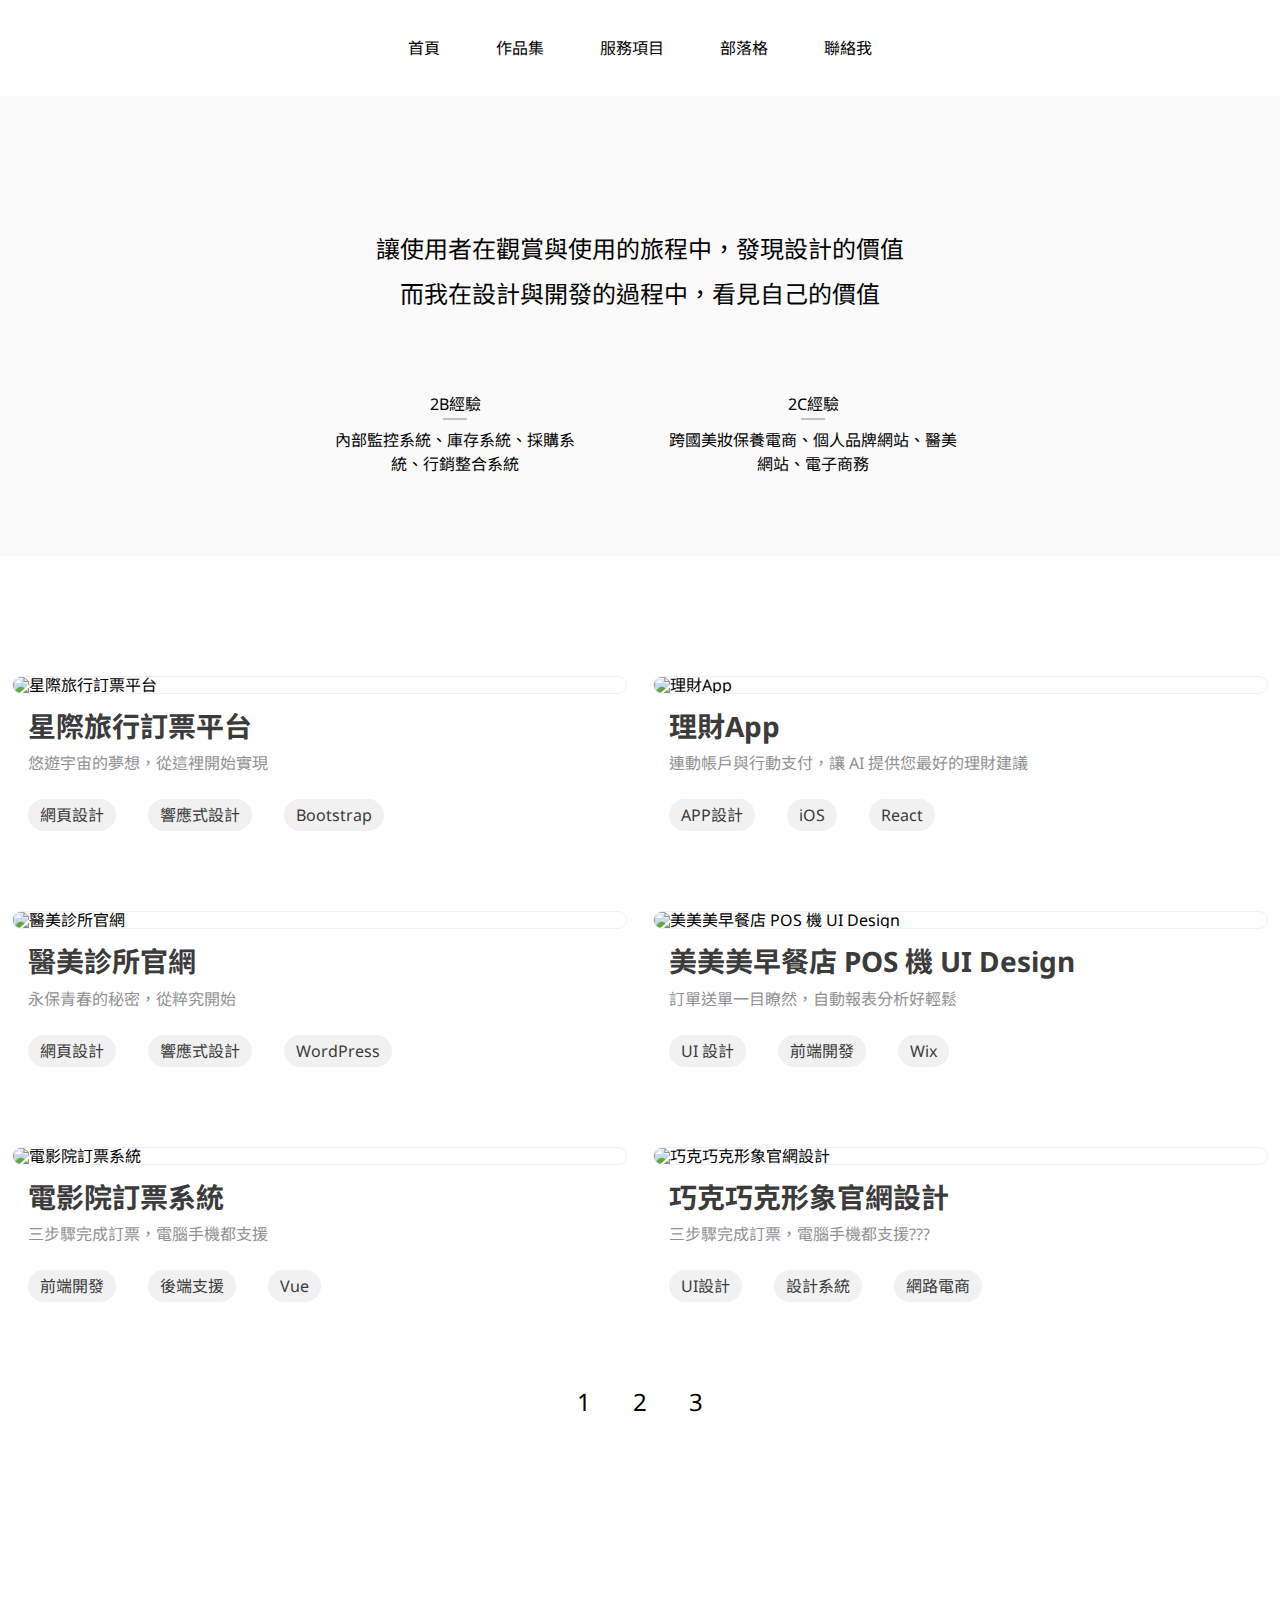
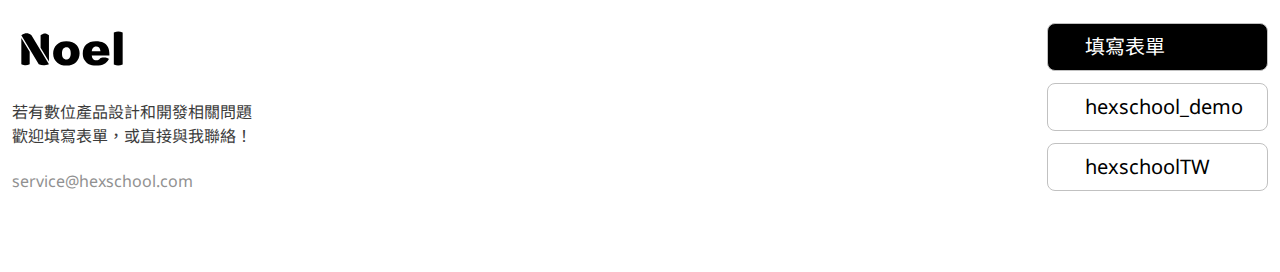
==== 作品集/index.html @ 8b19fdf0 "按項目分類頁面至不同資料夾，但尚未分類完成" ====
<!DOCTYPE html>
<html lang="en">
<head>
    <meta charset="UTF-8">
    <meta name="viewport" content="width=device-width, initial-scale=1.0">
    <title>切版任務作業一 - 個人品牌網站 - 開發經驗卡片設計</title>
    <link rel="stylesheet" href="https://fonts.googleapis.com/css2?family=Material+Symbols+Outlined" />
    <link rel="stylesheet" href="css/all.css">
</head>
<body>
    <nav class="nav">
        <h1><a href="#" class="nav-logo">
            <img src="../img/logo.svg" alt="">
        </a></h1>
        <span class="material-symbols-outlined menu-btn">
            menu
        </span>
        <span class="material-symbols-outlined close-btn">
            close
        </span>
        <ul class="menu">
            <li class="item"><a href="#">首頁</a></li>
            <li class="item"><a href="#">作品集</a></li>
            <li class="item"><a href="#">服務項目</a></li>
            <li class="item"><a href="#">部落格</a></li>
            <li class="item"><a href="#">聯絡我</a></li>
        </ul>
    </nav>
    <section class="banner">
        <div class="slogan-block">
            <img class="quote-l" src="../img/quote-left.png" alt="">
            <p>讓使用者在觀賞與使用的旅程中，<span>發現設計的價值<img class="underline" src="../img/orange-underline.svg" alt=""></span>
            </p>
            <p>而我在設計與開發的過程中，<span>看見自己的價值<img class="underline" src="../img/orange-underline.svg" alt=""></span>
            </p>
            <img class="quote-r" src="../img/quote-right.png" alt="">
        </div>
        <ul class="exp-block">
            <li class="exp">
                <p class="exp-title">2B經驗</p>
                <p class="exp-text">內部監控系統、庫存系統、採購系統、行銷整合系統</p>
            </li>
            <li class="exp">
                <p class="exp-title">2C經驗</p>
                <p class="exp-text">跨國美妝保養電商、個人品牌網站、醫美網站、電子商務</p>
            </li>
        </ul>
    </section>
    <section class="container">
        <ul class="card-list">
            <li class="card">
                <a href="#">
                    <img src="../img/work-image1.png" alt="星際旅行訂票平台">
                    <section class="text-box">
                        <div class="title-text">
                            <h2 class="title">星際旅行訂票平台</h2>
                            <p class="describe">悠遊宇宙的夢想，從這裡開始實現</p>
                        </div>
                        <ul class="tags">
                            <li class="tag">網頁設計</li>
                            <li class="tag">響應式設計</li>
                            <li class="tag">Bootstrap</li>
                        </ul>
                    </section>
                </a>
            </li>
            <li class="card">
                <a href="#">
                    <img src="../img/work-image2.png" alt="理財App">
                    <section class="text-box">
                        <div class="title-text">
                            <h2 class="title">理財App</h2>
                            <p class="describe" title="連動帳戶與行動支付，讓 AI 提供您最好的理財建議">連動帳戶與行動支付，讓 AI 提供您最好的理財建議</p>
                        </div>
                        <ul class="tags">
                            <li class="tag">APP設計</li>
                            <li class="tag">iOS</li>
                            <li class="tag">React</li>
                        </ul>
                    </section>
                </a>
            </li>
            <li class="card">
                <a href="#">
                    <img src="../img/work-image3.png" alt="醫美診所官網">
                    <section class="text-box">
                        <div class="title-text">
                            <h2 class="title">醫美診所官網</h2>
                            <p class="describe">永保青春的秘密，從粹究開始</p>
                        </div>
                        <ul class="tags">
                            <li class="tag">網頁設計</li>
                            <li class="tag">響應式設計</li>
                            <li class="tag">WordPress</li>
                        </ul>
                    </section>
                </a>
            </li>
            <li class="card">
                <a href="#">
                    <img src="../img/work-image4.png" alt="美美美早餐店 POS 機 UI Design">
                    <section class="text-box">
                        <div class="title-text">
                            <h2 class="title" title="美美美早餐店 POS 機 UI Design">美美美早餐店 POS 機 UI Design</h2>
                            <p class="describe">訂單送單一目瞭然，自動報表分析好輕鬆</p>
                        </div>
                        <ul class="tags">
                            <li class="tag">UI 設計</li>
                            <li class="tag">前端開發</li>
                            <li class="tag">Wix</li>
                        </ul>
                    </section>
                </a>
            </li>
            <li class="card">
                <a href="#">
                    <img src="../img/work-image5.png" alt="電影院訂票系統">
                    <section class="text-box">
                        <div class="title-text">
                            <h2 class="title">電影院訂票系統</h2>
                            <p class="describe">三步驟完成訂票，電腦手機都支援</p>
                        </div>
                        <ul class="tags">
                            <li class="tag">前端開發</li>
                            <li class="tag">後端支援</li>
                            <li class="tag">Vue</li>
                        </ul>
                    </section>
                </a>
            </li>
            <li class="card">
                <a href="#">
                    <img src="img\work-image6.png" alt="巧克巧克形象官網設計">
                    <section class="text-box">
                        <div class="title-text">
                            <h2 class="title">巧克巧克形象官網設計</h2>
                            <p class="describe">三步驟完成訂票，電腦手機都支援???</p>
                        </div>
                        <ul class="tags">
                            <li class="tag">UI設計</li>
                            <li class="tag">設計系統</li>
                            <li class="tag">網路電商</li>
                        </ul>
                    </section>
                </a>
            </li>
        </ul>
        <ul class="pages">
            <li><a href="#" class="page">1</a></li>
            <li><a href="#" class="page">2</a></li>
            <li><a href="#" class="page">3</a></li>
        </ul>
    </section>
    <section class="footer">
        <div class="footer-container">
            <div class="contact">
                <svg class="contact-logo" width="120" height="54" viewBox="0 0 120 54" fill="none" xmlns="http://www.w3.org/2000/svg">
                    <path d="M101.822 10.4393C105.276 9.17854 107.214 9.06367 110.667 10.4393V42.6152C107.211 43.7192 105.277 43.7987 101.822 42.6152V10.4393Z" fill="black"/>
                    <path d="M97.409 33.5874H79.7204C79.8794 35.0213 80.2623 36.0895 80.8693 36.7918C81.7219 37.8014 82.8347 38.3062 84.2076 38.3062C85.0747 38.3062 85.8984 38.0868 86.6788 37.6478C87.1557 37.3698 87.6687 36.8796 88.2179 36.1773C89.2511 34.8558 96.6503 35.1969 96.9104 36.9893C95.5808 39.3305 93.9767 41.0132 92.0981 42.0374C90.2194 43.047 87.5242 43.5518 84.0125 43.5518C80.9632 43.5518 78.5643 43.1202 76.8157 42.2569C75.0671 41.379 73.6147 39.9962 72.4586 38.1087C71.3169 36.2065 70.7461 33.9751 70.7461 31.4145C70.7461 27.7712 71.895 24.8228 74.1928 22.5695C76.505 20.3161 79.6915 19.1895 83.7524 19.1895C87.0473 19.1895 89.6485 19.6943 91.5561 20.7039C93.4637 21.7135 94.9161 23.1767 95.9132 25.0935C96.9104 27.0103 97.409 29.5051 97.409 32.5778V33.5874ZM88.4346 29.3075C88.2612 27.5809 87.7988 26.3445 87.0473 25.5983C86.3103 24.8521 85.3348 24.4789 84.1209 24.4789C82.7191 24.4789 81.5991 25.0423 80.7609 26.1689C80.2262 26.8713 79.8866 27.9175 79.7421 29.3075H88.4346Z" fill="black"/>
                    <path d="M41.1504 31.4365C41.1504 27.8809 42.3354 24.9545 44.7054 22.6573C47.0755 20.3454 50.2765 19.1895 54.3084 19.1895C58.9184 19.1895 62.4012 20.5429 64.7568 23.2498C66.6499 25.43 67.5965 28.115 67.5965 31.3048C67.5965 34.8896 66.4187 37.8307 64.0631 40.1279C61.722 42.4105 58.4776 43.5518 54.3301 43.5518C50.6305 43.5518 47.6391 42.6007 45.3558 40.6986C42.5522 38.3428 41.1504 35.2554 41.1504 31.4365ZM49.9947 31.4145C49.9947 33.4923 50.4065 35.0287 51.2303 36.0236C52.0684 37.0186 53.1162 37.5161 54.3734 37.5161C55.6452 37.5161 56.6857 37.0259 57.4949 36.0456C58.3187 35.0652 58.7305 33.4923 58.7305 31.3267C58.7305 29.3075 58.3187 27.8077 57.4949 26.8274C56.6712 25.8324 55.6524 25.3349 54.4385 25.3349C53.1523 25.3349 52.0901 25.8397 51.2519 26.8493C50.4137 27.8443 49.9947 29.366 49.9947 31.4145Z" fill="black"/>
                    <path d="M36.9506 42.3395C32.6274 43.5781 30.2309 43.6662 26.7624 42.3395L9.33398 13.2143C13.45 10.8183 15.6851 10.5705 19.4572 13.2143L36.9506 42.3395ZM9.33398 42.3395V15.9798L17.6797 29.829V42.3395C14.7435 43.5637 12.9595 43.7212 9.33398 42.3395ZM36.9506 13.2143V39.574L28.6049 25.6589V13.2143C32.0408 11.0733 33.8637 11.0398 36.9506 13.2143Z" fill="black"/>
                </svg>
                <p class="contact-text">若有數位產品設計和開發相關問題<br>
                    歡迎填寫表單，或直接與我聯絡！</p>
                <p class="contact-email">service@hexschool.com</p>
            </div>
            <ul class="social">
                <li>
                    <a href="#" class="social-item from">
                        <img src="../img/form.svg" alt="">
                        <p class="social-text">填寫表單</p>
                    </a>
                </li>
                <li>
                    <a href="#" class="social-item">
                        <img src="../img/IG.svg" alt="">
                        <p class="social-text">hexschool_demo</p>
                    </a>
                </li>
                <li>
                    <a href="#" class="social-item">
                        <img src="../img/FB.svg" alt="">
                        <p class="social-text">hexschoolTW</p>
                    </a>
                </li>
            </ul>
        </div>
    </section>
    <script type="text/javascript" src="script/index.js"></script>
</body>
</html>
---- 作品集/css/all.css ----
@import url("https://fonts.googleapis.com/css2?family=Noto+Sans+TC:wght@100..900&family=Noto+Sans:ital,wght@0,100..900;1,100..900&display=swap");
/* http://meyerweb.com/eric/tools/css/reset/ 
 * * v2.0 | 20110126
 * * License: none (public domain) */
html, body, div, span, applet, object, iframe, h1, h2, h3, h4, h5, h6, p, blockquote, pre, a, abbr, acronym, address, big, cite, code, del, dfn, em, img, ins, kbd, q, s, samp, small, strike, strong, sub, sup, tt, var, b, u, i, center, button, dl, dt, dd, ol, ul, li, fieldset, form, label, legend, table, caption, tbody, tfoot, thead, tr, th, td, article, aside, canvas, details, embed, figure, figcaption, footer, header, hgroup, menu, nav, output, ruby, section, summary, time, mark, audio, video {
  margin: 0;
  padding: 0;
  border: 0;
  font-size: 100%;
  /* font: inherit; */
  font-family: "Noto Sans", "Noto Sans TC", sans-serif;
  color: #000;
  vertical-align: baseline;
  text-decoration: none;
  box-sizing: border-box;
}

/* HTML5 display-role reset for older browsers */
article, aside, details, figcaption, figure, footer, header, hgroup, menu, nav, section {
  display: block;
}

body {
  line-height: 1;
}

ol, ul {
  list-style: none;
}

blockquote, q {
  quotes: none;
}

blockquote:before, blockquote:after {
  content: "";
  content: none;
}

q:before, q:after {
  content: "";
  content: none;
}

table {
  border-collapse: collapse;
  border-spacing: 0;
}

img {
  display: block;
  max-width: 100%;
}

html {
  max-width: 1920px;
  margin: 0 auto;
}

body {
  padding-top: 96px;
}
@media (max-width: 540px) {
  body {
    padding-top: 40px;
  }
}

.nav {
  width: 1300px;
  margin: 0 auto;
  display: flex;
  justify-content: center;
  position: fixed;
  top: 0;
  left: 0;
  right: 0;
  padding: 32px 12px;
  background-color: #fff;
  z-index: 10;
}
@media (max-width: 1300px) {
  .nav {
    width: 100%;
  }
}
@media (max-width: 767px) {
  .nav {
    flex-direction: column;
  }
}
@media (max-width: 540px) {
  .nav {
    padding: 0 12px;
    justify-content: space-between;
    align-items: flex-end;
  }
}
.nav-logo {
  align-self: center;
  position: absolute;
  left: 12px;
  top: 35px;
  bottom: 35.74px;
}
@media (max-width: 540px) {
  .nav-logo {
    top: 0;
    bottom: auto;
  }
}

.material-symbols-outlined {
  font-size: 40px;
}

.menu-btn {
  display: none;
}
@media (max-width: 540px) {
  .menu-btn {
    display: block;
  }
  .menu-btn:hover {
    color: #919191;
  }
  .menu-btn:active {
    background-color: rgba(0, 0, 0, 0.4);
    color: #fff;
  }
}

.close-btn {
  display: none;
}
@media (max-width: 540px) {
  .close-btn {
    background-color: #000;
    color: #fff;
  }
  .close-btn:hover {
    background-color: rgba(145, 145, 145, 0.2);
    color: #000;
  }
  .close-btn:active {
    background-color: #919191;
  }
}

.menu {
  display: flex;
}
@media (max-width: 767px) {
  .menu {
    align-self: flex-end;
  }
}
@media (max-width: 540px) {
  .menu {
    display: none;
    width: 70%;
    padding: 10px;
    background-color: rgba(0, 0, 0, 0.8156862745);
    border-radius: 5px;
    border-top-right-radius: 0;
    position: absolute;
    top: 40px;
    z-index: 2;
  }
}

.item {
  margin: 0 20px;
  position: relative;
}
@media (max-width: 767px) {
  .item {
    margin: 0 10px;
  }
}
.item a {
  display: block;
  padding: 4px 8px;
  line-height: 1.5;
  position: relative;
}
@media (max-width: 540px) {
  .item a {
    -moz-text-align-last: center;
         text-align-last: center;
    padding: 10px;
    color: #fff;
  }
}
.item a:hover:before {
  display: block;
  position: absolute;
  content: "";
  width: 8px;
  height: 8px;
  border-top: 1px solid #919191;
  border-right: 1px solid #919191;
  top: 0;
  right: 0;
}
.item a:hover:after {
  display: block;
  position: absolute;
  content: "";
  width: 8px;
  height: 8px;
  border-bottom: 1px solid #919191;
  border-right: 1px solid #919191;
  bottom: 0;
  right: 0;
}
.item:hover:before {
  display: block;
  position: absolute;
  content: "";
  width: 8px;
  height: 8px;
  border-top: 1px solid #919191;
  border-left: 1px solid #919191;
  top: 0;
  left: 0;
}
.item:hover:after {
  display: block;
  position: absolute;
  content: "";
  width: 8px;
  height: 8px;
  border-bottom: 1px solid #919191;
  border-left: 1px solid #919191;
  bottom: 0;
  left: 0;
}

.banner {
  padding: 80px 0;
  background-color: #fafafa;
}
@media (max-width: 375px) {
  .banner {
    padding-top: 0;
  }
}

.slogan-block {
  max-width: 670px;
  margin: 0 auto;
  position: relative;
  padding: 59px 0;
  display: flex;
  flex-direction: column;
  justify-content: space-between;
}
@media (max-width: 375px) {
  .slogan-block {
    max-width: 300px;
    padding: 40px 0;
    align-items: center;
  }
}
.slogan-block p {
  text-align: center;
  font-size: 24px;
  line-height: 1.2;
  z-index: 1;
}
@media (max-width: 375px) {
  .slogan-block p {
    font-size: 20px;
    line-height: 1.5;
  }
}
.slogan-block p span {
  display: inline-block;
  position: relative;
}
.slogan-block p:nth-child(2) {
  margin-bottom: 16px;
}

.underline {
  position: absolute;
  display: inline-block;
  right: -16px;
  bottom: -2px;
  z-index: -1;
}

.quote-l {
  position: absolute;
  top: 0;
  left: 0;
}
@media (max-width: 375px) {
  .quote-l {
    position: static;
  }
}

.quote-r {
  position: absolute;
  bottom: 0;
  right: 0;
}
@media (max-width: 375px) {
  .quote-r {
    display: none;
  }
}

.exp-block {
  max-width: 676px;
  margin: 24px auto 0;
  display: flex;
  justify-content: space-between;
  gap: 40px;
}
@media (max-width: 375px) {
  .exp-block {
    max-width: 275px;
    display: block;
    margin: 0 auto;
  }
}

.exp {
  margin: 0 20px;
}
.exp p {
  text-align: center;
  line-height: 1.5;
}

.exp-title {
  position: relative;
  margin-bottom: 12px;
}
.exp-title::before {
  position: absolute;
  content: "";
  height: 2px;
  width: 24px;
  border-bottom: 2px solid #c1c1c1;
  top: 24px;
  left: calc((100% - 24px) / 2);
}

.container {
  max-width: 1300px;
  margin: 0 auto;
  padding: 120px 12px;
}
@media (max-width: 375px) {
  .container {
    padding: 80px 12px;
  }
}

.card-list {
  display: flex;
  flex-wrap: wrap;
  justify-content: space-between;
}
@media (max-width: 540px) {
  .card-list {
    display: block;
  }
}

.card {
  width: 49%;
  height: auto;
  margin-bottom: 80px;
}
@media (max-width: 540px) {
  .card {
    width: 100%;
    margin-bottom: 48px;
  }
}
.card img {
  border: 1px solid #f1f1f1;
  border-radius: 15px;
}
@media (max-width: 540px) {
  .card img {
    border: 0.55px;
    border-radius: 4px;
  }
}
.card p, .card h2 {
  overflow: hidden;
  white-space: nowrap;
  text-overflow: ellipsis;
}
@media (max-width: 540px) {
  .card p, .card h2 {
    overflow: visible;
    white-space: normal;
    text-overflow: clip;
  }
}

.text-box {
  margin-top: 16px;
  padding-left: 16px;
}

.title {
  font-size: 28px;
  color: #3B3B3B;
  line-height: 1.2;
  padding-bottom: 8px;
  font-weight: 700;
}
@media (max-width: 375px) {
  .title {
    font-size: 20px;
  }
}

.describe {
  color: #919191;
  line-height: 1.5;
}

.tags {
  margin-top: 24px;
  display: flex;
  flex-wrap: wrap;
  gap: 16px;
}
@media (max-width: 375px) {
  .tags {
    gap: 8px;
  }
}
@media (max-width: 375px) {
  .tags {
    margin-top: 16px;
  }
}

.tag {
  background-color: #F1F1F1;
  color: #3B3B3B;
  line-height: 1.5;
  padding: 4px 12px;
  margin-right: 16px;
  border-radius: 16px;
}
@media (max-width: 540px) {
  .tag {
    margin-right: 8px;
  }
}

.pages {
  display: flex;
  justify-content: center;
  gap: 16px;
}

.page {
  display: block;
  text-align: center;
  width: 40px;
  height: 40px;
  font-size: 24px;
  line-height: 1.5;
  padding: 2px 13px;
}
.page:hover {
  background-color: #1e1e1e;
  color: #fff;
  border-radius: 4px;
}

.footer {
  height: auto;
  background-image: url(../img/footer-bg-lg.png);
  background-size: cover;
}
@media (max-width: 540px) {
  .footer {
    background-image: url(../img/footer-bg-sm.png);
  }
}
.footer-container {
  margin: 0 auto;
  padding: 80px 12px;
  max-width: 1300px;
  display: flex;
  justify-content: space-between;
  align-items: center;
}
@media (max-width: 540px) {
  .footer-container {
    padding: 40px 12px;
    flex-direction: column;
    gap: 40px;
  }
}

.contact {
  display: flex;
  flex-direction: column;
  justify-content: space-between;
  gap: 24px;
}
@media (max-width: 540px) {
  .contact {
    align-items: center;
  }
}
.contact-text {
  line-height: 1.5;
  color: #3b3b3b;
}
.contact-email {
  line-height: 1.2;
  color: #919191;
}

.social {
  display: flex;
  flex-direction: column;
  justify-content: space-between;
  gap: 12px 0;
}
.social-item {
  display: block;
  max-width: 306px;
  padding: 8px 24px;
  display: flex;
  border: 1px solid #c1c1c1;
  border-radius: 8px;
}
.social-text {
  display: flex;
  align-items: center;
  margin-left: 13px;
  font-size: 20px;
  line-height: 1.5;
}

.from {
  background-color: #000;
}
.from p {
  color: #fff;
}/*# sourceMappingURL=all.css.map */
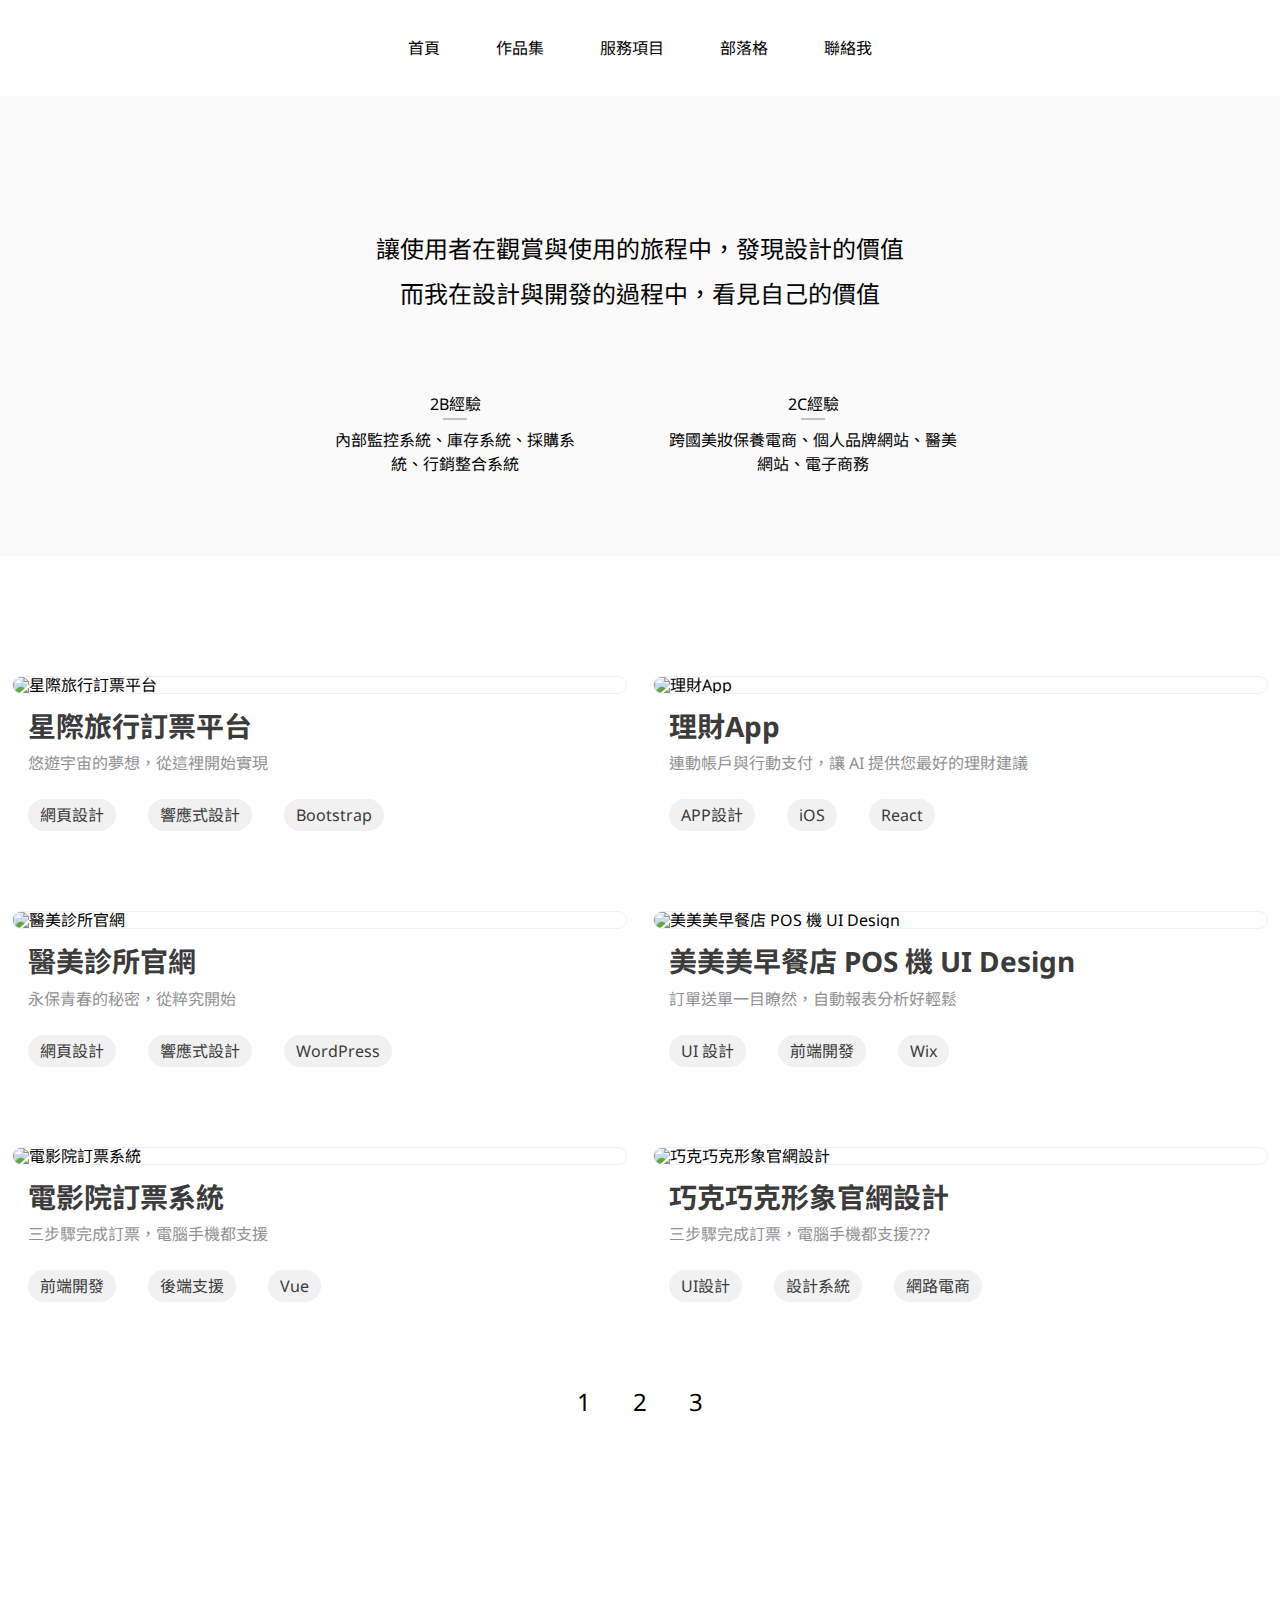
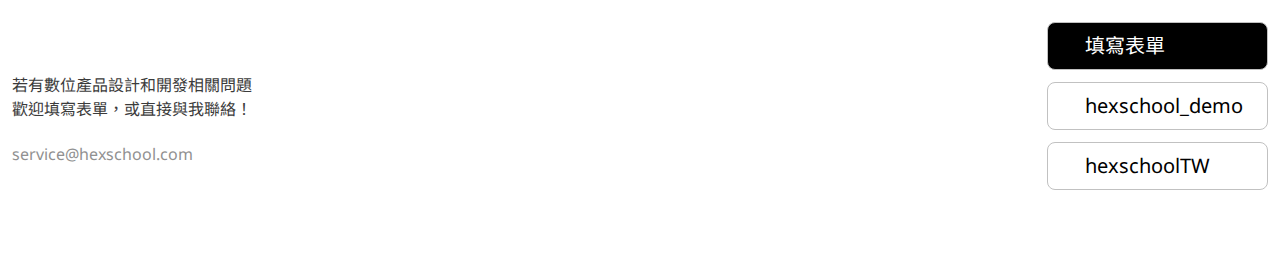
==== commit 44de2ba2: "增加mixin檔案，將RWD設定獨立出來，調整細部設定細節" ====
--- a/作品集/index.html
+++ b/作品集/index.html
@@ -130,7 +130,7 @@
             </li>
             <li class="card">
                 <a href="#">
-                    <img src="img\work-image6.png" alt="巧克巧克形象官網設計">
+                    <img src="../img/work-image6.png" alt="巧克巧克形象官網設計">
                     <section class="text-box">
                         <div class="title-text">
                             <h2 class="title">巧克巧克形象官網設計</h2>
@@ -154,12 +154,7 @@
     <section class="footer">
         <div class="footer-container">
             <div class="contact">
-                <svg class="contact-logo" width="120" height="54" viewBox="0 0 120 54" fill="none" xmlns="http://www.w3.org/2000/svg">
-                    <path d="M101.822 10.4393C105.276 9.17854 107.214 9.06367 110.667 10.4393V42.6152C107.211 43.7192 105.277 43.7987 101.822 42.6152V10.4393Z" fill="black"/>
-                    <path d="M97.409 33.5874H79.7204C79.8794 35.0213 80.2623 36.0895 80.8693 36.7918C81.7219 37.8014 82.8347 38.3062 84.2076 38.3062C85.0747 38.3062 85.8984 38.0868 86.6788 37.6478C87.1557 37.3698 87.6687 36.8796 88.2179 36.1773C89.2511 34.8558 96.6503 35.1969 96.9104 36.9893C95.5808 39.3305 93.9767 41.0132 92.0981 42.0374C90.2194 43.047 87.5242 43.5518 84.0125 43.5518C80.9632 43.5518 78.5643 43.1202 76.8157 42.2569C75.0671 41.379 73.6147 39.9962 72.4586 38.1087C71.3169 36.2065 70.7461 33.9751 70.7461 31.4145C70.7461 27.7712 71.895 24.8228 74.1928 22.5695C76.505 20.3161 79.6915 19.1895 83.7524 19.1895C87.0473 19.1895 89.6485 19.6943 91.5561 20.7039C93.4637 21.7135 94.9161 23.1767 95.9132 25.0935C96.9104 27.0103 97.409 29.5051 97.409 32.5778V33.5874ZM88.4346 29.3075C88.2612 27.5809 87.7988 26.3445 87.0473 25.5983C86.3103 24.8521 85.3348 24.4789 84.1209 24.4789C82.7191 24.4789 81.5991 25.0423 80.7609 26.1689C80.2262 26.8713 79.8866 27.9175 79.7421 29.3075H88.4346Z" fill="black"/>
-                    <path d="M41.1504 31.4365C41.1504 27.8809 42.3354 24.9545 44.7054 22.6573C47.0755 20.3454 50.2765 19.1895 54.3084 19.1895C58.9184 19.1895 62.4012 20.5429 64.7568 23.2498C66.6499 25.43 67.5965 28.115 67.5965 31.3048C67.5965 34.8896 66.4187 37.8307 64.0631 40.1279C61.722 42.4105 58.4776 43.5518 54.3301 43.5518C50.6305 43.5518 47.6391 42.6007 45.3558 40.6986C42.5522 38.3428 41.1504 35.2554 41.1504 31.4365ZM49.9947 31.4145C49.9947 33.4923 50.4065 35.0287 51.2303 36.0236C52.0684 37.0186 53.1162 37.5161 54.3734 37.5161C55.6452 37.5161 56.6857 37.0259 57.4949 36.0456C58.3187 35.0652 58.7305 33.4923 58.7305 31.3267C58.7305 29.3075 58.3187 27.8077 57.4949 26.8274C56.6712 25.8324 55.6524 25.3349 54.4385 25.3349C53.1523 25.3349 52.0901 25.8397 51.2519 26.8493C50.4137 27.8443 49.9947 29.366 49.9947 31.4145Z" fill="black"/>
-                    <path d="M36.9506 42.3395C32.6274 43.5781 30.2309 43.6662 26.7624 42.3395L9.33398 13.2143C13.45 10.8183 15.6851 10.5705 19.4572 13.2143L36.9506 42.3395ZM9.33398 42.3395V15.9798L17.6797 29.829V42.3395C14.7435 43.5637 12.9595 43.7212 9.33398 42.3395ZM36.9506 13.2143V39.574L28.6049 25.6589V13.2143C32.0408 11.0733 33.8637 11.0398 36.9506 13.2143Z" fill="black"/>
-                </svg>
+                <img class="contact-logo" src="../img/logo.svg" alt="">
                 <p class="contact-text">若有數位產品設計和開發相關問題<br>
                     歡迎填寫表單，或直接與我聯絡！</p>
                 <p class="contact-email">service@hexschool.com</p>
--- a/作品集/css/all.css
+++ b/作品集/css/all.css
@@ -60,7 +60,7 @@
 body {
   padding-top: 96px;
 }
-@media (max-width: 540px) {
+@media (max-width: 767px) {
   body {
     padding-top: 40px;
   }
@@ -89,7 +89,7 @@
     flex-direction: column;
   }
 }
-@media (max-width: 540px) {
+@media (max-width: 767px) {
   .nav {
     padding: 0 12px;
     justify-content: space-between;
@@ -103,7 +103,7 @@
   top: 35px;
   bottom: 35.74px;
 }
-@media (max-width: 540px) {
+@media (max-width: 767px) {
   .nav-logo {
     top: 0;
     bottom: auto;
@@ -117,7 +117,7 @@
 .menu-btn {
   display: none;
 }
-@media (max-width: 540px) {
+@media (max-width: 767px) {
   .menu-btn {
     display: block;
   }
@@ -133,7 +133,7 @@
 .close-btn {
   display: none;
 }
-@media (max-width: 540px) {
+@media (max-width: 767px) {
   .close-btn {
     background-color: #000;
     color: #fff;
@@ -155,7 +155,7 @@
     align-self: flex-end;
   }
 }
-@media (max-width: 540px) {
+@media (max-width: 767px) {
   .menu {
     display: none;
     width: 70%;
@@ -184,7 +184,7 @@
   line-height: 1.5;
   position: relative;
 }
-@media (max-width: 540px) {
+@media (max-width: 767px) {
   .item a {
     -moz-text-align-last: center;
          text-align-last: center;
@@ -241,7 +241,7 @@
   padding: 80px 0;
   background-color: #fafafa;
 }
-@media (max-width: 375px) {
+@media (max-width: 414px) {
   .banner {
     padding-top: 0;
   }
@@ -256,7 +256,7 @@
   flex-direction: column;
   justify-content: space-between;
 }
-@media (max-width: 375px) {
+@media (max-width: 414px) {
   .slogan-block {
     max-width: 300px;
     padding: 40px 0;
@@ -269,7 +269,7 @@
   line-height: 1.2;
   z-index: 1;
 }
-@media (max-width: 375px) {
+@media (max-width: 414px) {
   .slogan-block p {
     font-size: 20px;
     line-height: 1.5;
@@ -296,7 +296,7 @@
   top: 0;
   left: 0;
 }
-@media (max-width: 375px) {
+@media (max-width: 414px) {
   .quote-l {
     position: static;
   }
@@ -307,7 +307,7 @@
   bottom: 0;
   right: 0;
 }
-@media (max-width: 375px) {
+@media (max-width: 414px) {
   .quote-r {
     display: none;
   }
@@ -320,7 +320,7 @@
   justify-content: space-between;
   gap: 40px;
 }
-@media (max-width: 375px) {
+@media (max-width: 414px) {
   .exp-block {
     max-width: 275px;
     display: block;
@@ -355,7 +355,7 @@
   margin: 0 auto;
   padding: 120px 12px;
 }
-@media (max-width: 375px) {
+@media (max-width: 767px) {
   .container {
     padding: 80px 12px;
   }
@@ -366,7 +366,7 @@
   flex-wrap: wrap;
   justify-content: space-between;
 }
-@media (max-width: 540px) {
+@media (max-width: 767px) {
   .card-list {
     display: block;
   }
@@ -377,17 +377,18 @@
   height: auto;
   margin-bottom: 80px;
 }
-@media (max-width: 540px) {
+@media (max-width: 767px) {
   .card {
     width: 100%;
     margin-bottom: 48px;
   }
 }
 .card img {
+  width: 100%;
   border: 1px solid #f1f1f1;
   border-radius: 15px;
 }
-@media (max-width: 540px) {
+@media (max-width: 767px) {
   .card img {
     border: 0.55px;
     border-radius: 4px;
@@ -398,7 +399,7 @@
   white-space: nowrap;
   text-overflow: ellipsis;
 }
-@media (max-width: 540px) {
+@media (max-width: 767px) {
   .card p, .card h2 {
     overflow: visible;
     white-space: normal;
@@ -418,7 +419,7 @@
   padding-bottom: 8px;
   font-weight: 700;
 }
-@media (max-width: 375px) {
+@media (max-width: 414px) {
   .title {
     font-size: 20px;
   }
@@ -435,12 +436,12 @@
   flex-wrap: wrap;
   gap: 16px;
 }
-@media (max-width: 375px) {
+@media (max-width: 414px) {
   .tags {
     gap: 8px;
   }
 }
-@media (max-width: 375px) {
+@media (max-width: 414px) {
   .tags {
     margin-top: 16px;
   }
@@ -454,7 +455,7 @@
   margin-right: 16px;
   border-radius: 16px;
 }
-@media (max-width: 540px) {
+@media (max-width: 767px) {
   .tag {
     margin-right: 8px;
   }
@@ -483,12 +484,12 @@
 
 .footer {
   height: auto;
-  background-image: url(../img/footer-bg-lg.png);
+  background: url(".../img/footer-bg-lg.png");
   background-size: cover;
 }
-@media (max-width: 540px) {
+@media (max-width: 767px) {
   .footer {
-    background-image: url(../img/footer-bg-sm.png);
+    background: url(".../img/footer-bg-sm.png");
   }
 }
 .footer-container {
@@ -499,7 +500,7 @@
   justify-content: space-between;
   align-items: center;
 }
-@media (max-width: 540px) {
+@media (max-width: 767px) {
   .footer-container {
     padding: 40px 12px;
     flex-direction: column;
@@ -513,10 +514,13 @@
   justify-content: space-between;
   gap: 24px;
 }
-@media (max-width: 540px) {
+@media (max-width: 767px) {
   .contact {
     align-items: center;
   }
+}
+.contact-logo {
+  width: 120px;
 }
 .contact-text {
   line-height: 1.5;
